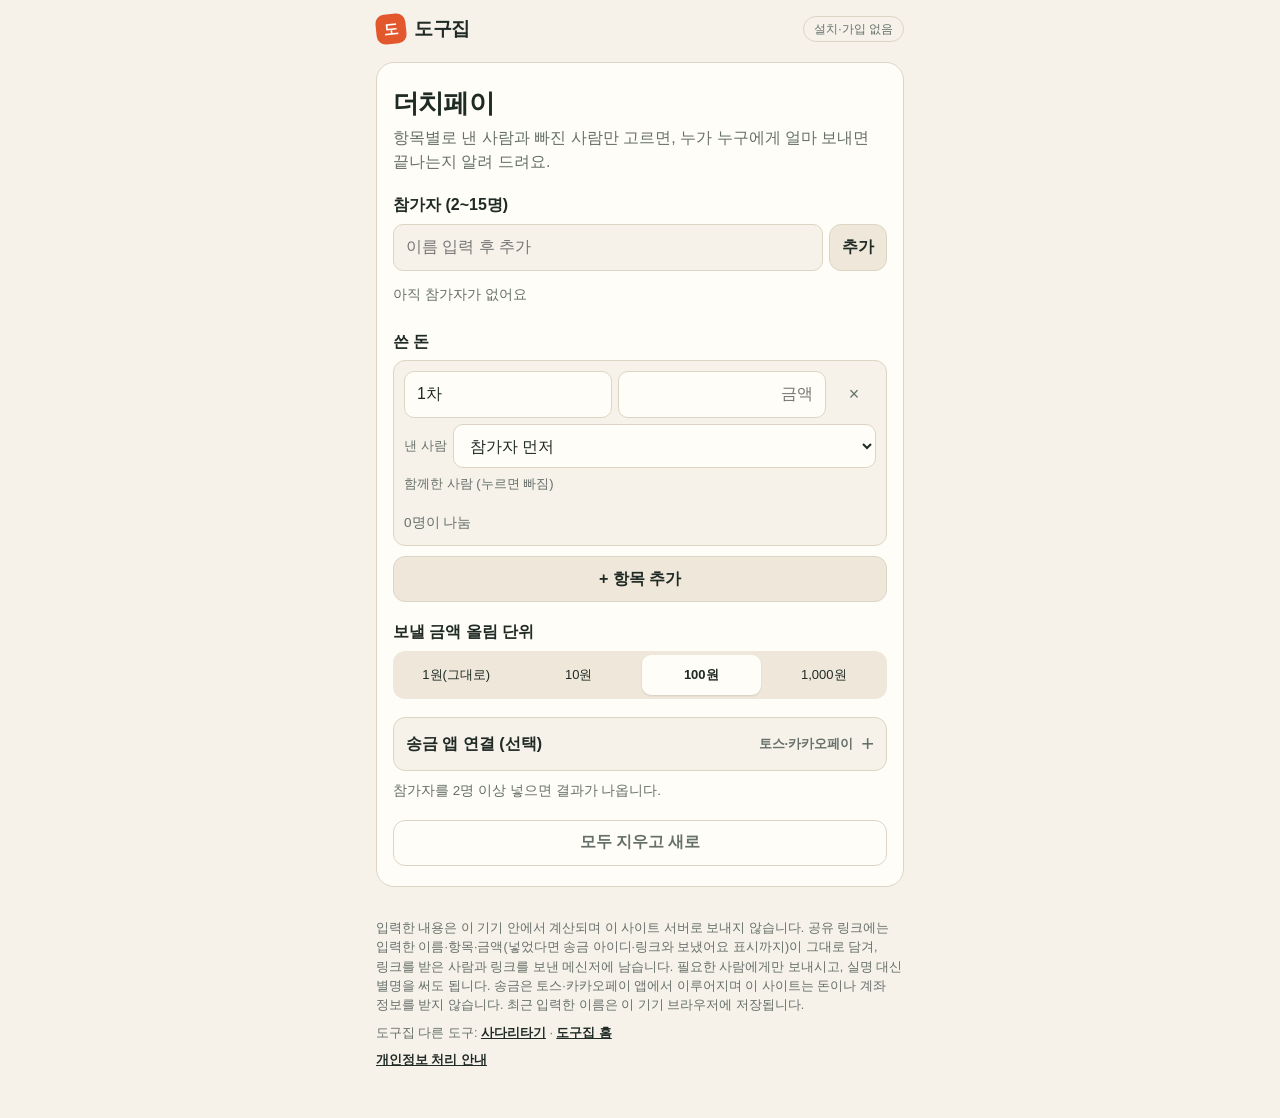
==== site/dutchtreat/index.html @ 97335ac8 "Initial public release" ====
<!doctype html>
<html lang="ko">
<head>
<meta charset="utf-8">
<meta name="viewport" content="width=device-width, initial-scale=1, viewport-fit=cover">
<meta name="referrer" content="no-referrer">
<meta http-equiv="Content-Security-Policy" content="default-src 'self'; script-src 'self'; style-src 'self'; img-src 'self' data:; connect-src 'none'; object-src 'none'; base-uri 'none'; form-action 'none'">
<title>더치페이 - 도구집</title>
<meta name="description" content="설치·가입 없이 1차·2차, 안 마신 사람까지 나눠 계산하는 더치페이 계산기. 결과 링크로 모두가 같은 화면">
<link rel="icon" href="icon.svg" type="image/svg+xml">
<link rel="stylesheet" href="css/style.css">
<link rel="stylesheet" href="css/dutch.css">
</head>
<body>
<header class="top">
  <a class="brand" href="#/"><span class="brand-mark" aria-hidden="true">도</span>도구집</a>
  <span class="tag">설치·가입 없음</span>
</header>
<main id="app" tabindex="-1"></main>
<footer class="foot">
  <p>입력한 내용은 이 기기 안에서 계산되며 이 사이트 서버로 보내지 않습니다. 공유 링크에는 입력한 이름·항목·금액(넣었다면 송금 아이디·링크와 보냈어요 표시까지)이 그대로 담겨, 링크를 받은 사람과 링크를 보낸 메신저에 남습니다. 필요한 사람에게만 보내시고, 실명 대신 별명을 써도 됩니다. 송금은 토스·카카오페이 앱에서 이루어지며 이 사이트는 돈이나 계좌 정보를 받지 않습니다. 최근 입력한 이름은 이 기기 브라우저에 저장됩니다.</p>
  <p>도구집 다른 도구: <a href="https://laddergame.dogujip.com/">사다리타기</a> · <a href="https://dogujip.com/">도구집 홈</a></p>
  <p><a href="privacy.html">개인정보 처리 안내</a></p>
</footer>
<div id="toast" role="status" aria-live="polite"></div>
<script src="js/core.js"></script>
<script src="js/ui.js"></script>
<script src="js/dutch.js"></script>
<script src="js/app.js"></script>
</body>
</html>
---- site/dutchtreat/css/style.css ----
:root {
  --bg: #f6f2e9;
  --card: #fffdf8;
  --ink: #1f2a25;
  --muted: #66706a;
  --line: #ddd5c4;
  --accent: #e2572b;
  --accent-ink: #ffffff;
  --green: #2f7d68;
  --soft: #efe8da;
  --danger: #c2372f;
  --rail: #3a463f;
  --radius: 14px;
  color-scheme: light;
}
@media (prefers-color-scheme: dark) {
  :root {
    --bg: #151a17; --card: #1e2521; --ink: #ecefe9; --muted: #a2aba5; --line: #333d37;
    --accent: #f06a3d; --green: #5cbf9f; --soft: #262e29; --danger: #ff7a70; --rail: #c8d0ca;
    color-scheme: dark;
  }
}
* { box-sizing: border-box; }
html { -webkit-text-size-adjust: 100%; }
body {
  margin: 0; background: var(--bg); color: var(--ink);
  font: 16px/1.55 -apple-system, BlinkMacSystemFont, "Apple SD Gothic Neo", "Malgun Gothic", "Noto Sans KR", sans-serif;
  word-break: keep-all; overflow-wrap: anywhere;
}
a { color: inherit; }
main { max-width: 560px; margin: 0 auto; padding: 0 16px 24px; outline: none; }

.top { max-width: 560px; margin: 0 auto; padding: 14px 16px; display: flex; align-items: center; justify-content: space-between; }
.brand { display: inline-flex; align-items: center; gap: 8px; font-weight: 800; font-size: 19px; text-decoration: none; letter-spacing: -0.02em; }
.brand-mark { display: inline-grid; place-items: center; width: 30px; height: 30px; border-radius: 9px; background: var(--accent); color: var(--accent-ink); font-size: 15px; transform: rotate(-6deg); }
.tag { font-size: 12px; color: var(--muted); border: 1px solid var(--line); border-radius: 999px; padding: 3px 10px; }
.foot { max-width: 560px; margin: 0 auto; padding: 8px 16px 40px; font-size: 12.5px; color: var(--muted); }

h1 { font-size: 26px; line-height: 1.25; margin: 6px 0 6px; letter-spacing: -0.03em; }
h2 { font-size: 19px; margin: 22px 0 8px; }
h3 { font-size: 16px; margin: 18px 0 6px; }
.lead { color: var(--muted); margin: 0 0 16px; }
.help { color: var(--muted); font-size: 13.5px; margin: 6px 0; }
.error { color: var(--danger); font-size: 14px; min-height: 1em; margin: 8px 0; }
.error:empty { margin: 0; }

/* 첫 화면 */
.hero { padding: 18px 0 10px; }
.hero h1 { font-size: 30px; }
.tools { display: grid; gap: 12px; }
.tool {
  display: flex; gap: 14px; align-items: center; text-decoration: none;
  background: var(--card); border: 1px solid var(--line); border-radius: 18px; padding: 18px 16px;
  box-shadow: 0 2px 0 var(--line); transition: transform .12s ease;
}
.tool:active { transform: translateY(2px); box-shadow: none; }
.tool-body { display: grid; gap: 2px; }
.tool-body b { font-size: 19px; }
.tool-body span { color: var(--muted); font-size: 14px; }
.tool-icon { flex: none; width: 54px; height: 54px; border-radius: 14px; position: relative; }
.ladder-icon {
  background:
    linear-gradient(var(--accent-ink), var(--accent-ink)) 14px 8px / 4px 38px no-repeat,
    linear-gradient(var(--accent-ink), var(--accent-ink)) 36px 8px / 4px 38px no-repeat,
    linear-gradient(var(--accent-ink), var(--accent-ink)) 14px 18px / 26px 4px no-repeat,
    linear-gradient(var(--accent-ink), var(--accent-ink)) 14px 33px / 26px 4px no-repeat,
    var(--accent);
}
.dutch-icon {
  background:
    radial-gradient(circle at 20px 27px, var(--accent-ink) 0 9px, transparent 10px),
    radial-gradient(circle at 34px 27px, rgba(255,255,255,.55) 0 9px, transparent 10px),
    var(--green);
}

/* 입력 공통 */
.panel { background: var(--card); border: 1px solid var(--line); border-radius: 18px; padding: 18px 16px 20px; margin-top: 4px; }
.field-label { display: block; font-weight: 700; margin: 18px 0 6px; }
.field-label .count { font-weight: 500; color: var(--muted); font-size: 14px; margin-left: 4px; }
input[type=text], input[type=number], textarea, select {
  width: 100%; font: inherit; color: var(--ink); background: var(--bg);
  border: 1px solid var(--line); border-radius: 10px; padding: 10px 12px; min-height: 44px;
}
textarea { resize: vertical; }
input:focus, textarea:focus, select:focus, button:focus-visible, a:focus-visible { outline: 3px solid color-mix(in srgb, var(--accent) 45%, transparent); outline-offset: 1px; }

.btn {
  display: inline-flex; align-items: center; justify-content: center; gap: 6px;
  min-height: 46px; padding: 0 16px; border-radius: 12px; border: 1px solid var(--line);
  background: var(--soft); color: var(--ink); font: inherit; font-weight: 700; cursor: pointer; text-decoration: none;
}
.btn.primary { background: var(--accent); border-color: var(--accent); color: var(--accent-ink); }
.btn.ghost { background: transparent; font-weight: 600; color: var(--muted); }
.btn.small { min-height: 44px; padding: 0 12px; flex: none; }
.btn.wide { width: 100%; margin-top: 14px; }
.btn:active { filter: brightness(.95); }
.row-btns { display: flex; flex-wrap: wrap; gap: 8px; margin-top: 14px; }
.row-btns .btn { flex: 1 1 auto; }
.row-btns.minor { margin-top: 18px; }

.chips { display: flex; flex-wrap: wrap; gap: 6px; align-items: center; margin: 8px 0; }
.chips-label { font-size: 12.5px; color: var(--muted); margin-right: 2px; }
.chip { font: inherit; font-size: 14px; border: 1px solid var(--line); background: var(--bg); color: var(--ink); border-radius: 999px; padding: 6px 12px; min-height: 36px; cursor: pointer; }
.chip.clear { font-size: 12.5px; min-height: 30px; padding: 3px 10px; color: var(--muted); background: transparent; border-style: dashed; }
.foot p { margin: 0 0 8px; }
.foot a { color: var(--ink); font-weight: 600; }
.doc h2 { font-size: 17px; margin: 20px 0 6px; }
.doc p, .doc li { font-size: 15px; }
.doc ul { padding-left: 20px; margin: 6px 0; }
.chip.person { display: inline-flex; align-items: center; gap: 2px; padding-right: 4px; background: var(--soft); cursor: default; font-weight: 600; }
.x { border: 0; background: transparent; color: var(--muted); font-size: 18px; width: 32px; height: 32px; border-radius: 50%; cursor: pointer; }
.x.big { flex: none; width: 44px; height: 44px; }
.chip.toggle { text-decoration: line-through; color: var(--muted); }
.chip.toggle.on { text-decoration: none; color: var(--ink); background: color-mix(in srgb, var(--green) 16%, var(--card)); border-color: var(--green); font-weight: 600; }

/* 사다리 만들기 */
.quick { display: flex; flex-wrap: wrap; gap: 6px; align-items: center; background: var(--soft); border-radius: 12px; padding: 8px; }
.quick input[type=text] { width: 76px; flex: 1 1 64px; }
.quick .num { width: 64px; flex: none; }
.quick span { font-size: 14px; }
.result-list { display: grid; grid-template-columns: repeat(2, 1fr); gap: 6px; margin-top: 8px; }

/* 사다리 보기 */
.play-head { display: flex; align-items: baseline; justify-content: space-between; gap: 8px; flex-wrap: wrap; }
.code { font-size: 13px; color: var(--muted); background: var(--soft); border-radius: 8px; padding: 4px 8px; }
.code b { font-family: ui-monospace, SFMono-Regular, Menlo, monospace; color: var(--ink); letter-spacing: .04em; }
.fixed-note { font-size: 14px; background: color-mix(in srgb, var(--green) 12%, var(--card)); border-left: 4px solid var(--green); padding: 8px 10px; border-radius: 6px; margin: 10px 0; }
.board { margin-top: 10px; user-select: none; -webkit-user-select: none; }
.ends { display: grid; gap: 2px; }
.end-name, .end-res {
  min-width: 0; overflow: hidden; text-overflow: ellipsis; white-space: nowrap; text-align: center;
  font: inherit; font-size: 13px; font-weight: 700; padding: 8px 1px; border-radius: 8px;
}
.board.dense .end-name, .board.dense .end-res { font-size: 11px; letter-spacing: -0.04em; white-space: normal; word-break: break-all; line-height: 1.2; padding: 6px 0; }
.end-name { border: 2px solid var(--c); background: var(--card); color: var(--ink); cursor: pointer; min-height: 40px; }
.end-name.done { background: var(--c); color: #fff; }
.end-res { border: 1px solid var(--line); background: var(--card); min-height: 40px; display: grid; place-items: center; }
.end-res.covered { background: repeating-linear-gradient(-45deg, var(--soft) 0 6px, var(--card) 6px 12px); color: var(--muted); }
.end-res:not(.covered) { border: 2px solid var(--c); color: var(--ink); animation: pop .35s ease; }
@keyframes pop { from { transform: scale(.8); } to { transform: scale(1); } }
svg.ladder { display: block; width: 100%; margin: 4px 0; }
svg.ladder .rail { stroke: var(--rail); stroke-width: 2.5; stroke-linecap: round; }
svg.ladder .rung { stroke: var(--rail); stroke-width: 2.5; stroke-linecap: round; }
svg.ladder .trail { fill: none; stroke-width: 5; stroke-linecap: round; stroke-linejoin: round; opacity: .9; }
.summary { list-style: none; padding: 0; margin: 12px 0 0; display: grid; gap: 4px; }
.summary li { border-left: 4px solid var(--c); padding: 4px 10px; background: var(--soft); border-radius: 6px; }
.summary .res { font-weight: 700; }
.share-box { margin-top: 20px; border-top: 1px dashed var(--line); padding-top: 12px; }
.share-title { font-weight: 800; margin: 0; }

/* 더치페이 */
.add-row { display: flex; gap: 6px; }
.items { display: grid; gap: 10px; }
.item { border: 1px solid var(--line); border-radius: 12px; padding: 10px; background: var(--bg); }
.item input, .item select { background: var(--card); }
.item-row { display: flex; gap: 6px; align-items: center; margin-bottom: 6px; }
.item-row input[type=text] { flex: 1 1 0; min-width: 0; }
.item-row .amount { flex: 1.2 1 0; text-align: right; font-variant-numeric: tabular-nums; }
.mini { font-size: 13px; color: var(--muted); flex: none; }
.items .btn.wide { margin-top: 0; }
.seg { display: grid; grid-template-columns: repeat(4, 1fr); gap: 4px; background: var(--soft); border-radius: 12px; padding: 4px; }
.seg-btn { font: inherit; font-size: 13px; border: 0; border-radius: 9px; min-height: 40px; background: transparent; color: var(--ink); cursor: pointer; padding: 0 2px; }
.seg-btn.on { background: var(--card); font-weight: 800; box-shadow: 0 1px 2px rgba(0,0,0,.12); }
.result { margin-top: 10px; }
.table-wrap { overflow-x: auto; }
table { width: 100%; border-collapse: collapse; font-size: 14px; font-variant-numeric: tabular-nums; }
th, td { padding: 8px 4px; border-bottom: 1px solid var(--line); text-align: right; white-space: nowrap; }
th:first-child, td:first-child { text-align: left; }
thead th { font-size: 12.5px; color: var(--muted); font-weight: 600; }
tbody th { font-weight: 700; max-width: 7em; overflow: hidden; text-overflow: ellipsis; }
.bal { font-weight: 700; font-size: 13px; }
.bal.plus { color: var(--green); }
.bal.minus { color: var(--accent); }
.bal.zero { color: var(--muted); font-weight: 500; }
.transfers { list-style: none; padding: 0; margin: 0; display: grid; gap: 6px; }
.transfers li { display: flex; align-items: center; flex-wrap: wrap; gap: 2px; background: var(--soft); border-radius: 10px; padding: 10px 12px; }
.transfers .arrow { color: var(--muted); }
.transfers .amt { margin-left: auto; font-weight: 800; font-size: 17px; font-variant-numeric: tabular-nums; }
.note { font-size: 13.5px; color: var(--muted); background: var(--bg); border-radius: 8px; padding: 8px 10px; }

#toast {
  position: fixed; left: 50%; bottom: calc(20px + env(safe-area-inset-bottom)); transform: translate(-50%, 20px);
  background: var(--ink); color: var(--bg); padding: 10px 16px; border-radius: 999px; font-size: 14px;
  opacity: 0; pointer-events: none; transition: opacity .2s, transform .2s; max-width: calc(100% - 32px); text-align: center;
}
#toast.show { opacity: 1; transform: translate(-50%, 0); }
@media (prefers-reduced-motion: reduce) { * { animation: none !important; transition: none !important; } }
---- site/dutchtreat/css/dutch.css ----
/* 더치페이 송금 앱 연결 (2026-11-20). style.css 다음에 불러옴 */
.pay-section { margin-top: 18px; border: 1px solid var(--line); border-radius: 12px; padding: 0 12px; background: var(--bg); }
.pay-section > summary { min-height: 52px; display: flex; align-items: center; justify-content: space-between; gap: 8px; font-weight: 700; cursor: pointer; list-style: none; }
.pay-section > summary::-webkit-details-marker { display: none; }
.pay-section > summary::after { content: "+"; font-size: 22px; font-weight: 400; color: var(--muted); }
.pay-section[open] > summary::after { content: "−"; }
.pay-section > summary .mini { margin-left: auto; }
.pay-section[open] { padding-bottom: 12px; }
.pay-help { margin: 6px 0 10px; font-size: 14px; }
.pay-help summary { min-height: 44px; display: inline-flex; align-items: center; color: var(--accent); font-weight: 700; cursor: pointer; }
.pay-help ul { margin: 0; padding-left: 18px; color: var(--muted); }
.pay-help li { margin: 4px 0; }
.pay-list { display: grid; gap: 8px; }
.pay-person { border: 1px solid var(--line); border-radius: 10px; padding: 10px; background: var(--card); display: grid; gap: 6px; }
.pay-name { display: flex; align-items: center; gap: 6px; }
.pay-badge { display: none; font-size: 12px; font-weight: 700; color: var(--green); border: 1px solid var(--green); border-radius: 999px; padding: 1px 8px; }
.pay-person.gets .pay-badge { display: inline-block; }
.pay-field { display: grid; gap: 2px; }
.pay-field input[aria-invalid="true"] { border-color: var(--danger); }
.pay-err { color: var(--danger); font-size: 13px; margin: 0; }
.pay-err:empty { display: none; }
.transfers li { flex-direction: column; align-items: stretch; gap: 8px; }
.transfers .tr-line { display: flex; align-items: center; flex-wrap: wrap; gap: 2px; }
.pay-acts { display: flex; flex-wrap: wrap; gap: 6px; }
.pay-btn { flex: 1 1 auto; min-height: 44px; padding: 0 12px; font-size: 14.5px; }
.pay-dest { margin: -2px 0 0; font-size: 12.5px; color: var(--muted); overflow-wrap: anywhere; }
.sent-check { display: inline-flex; align-items: center; gap: 8px; min-height: 44px; font-size: 14.5px; font-weight: 600; cursor: pointer; }
.sent-check input { width: 22px; height: 22px; accent-color: var(--green); }
.transfers li.sent { background: color-mix(in srgb, var(--green) 14%, var(--card)); }
.transfers li.sent .sent-check { color: var(--green); }
.transfers li.sent .amt { text-decoration: line-through; text-decoration-thickness: 2px; }
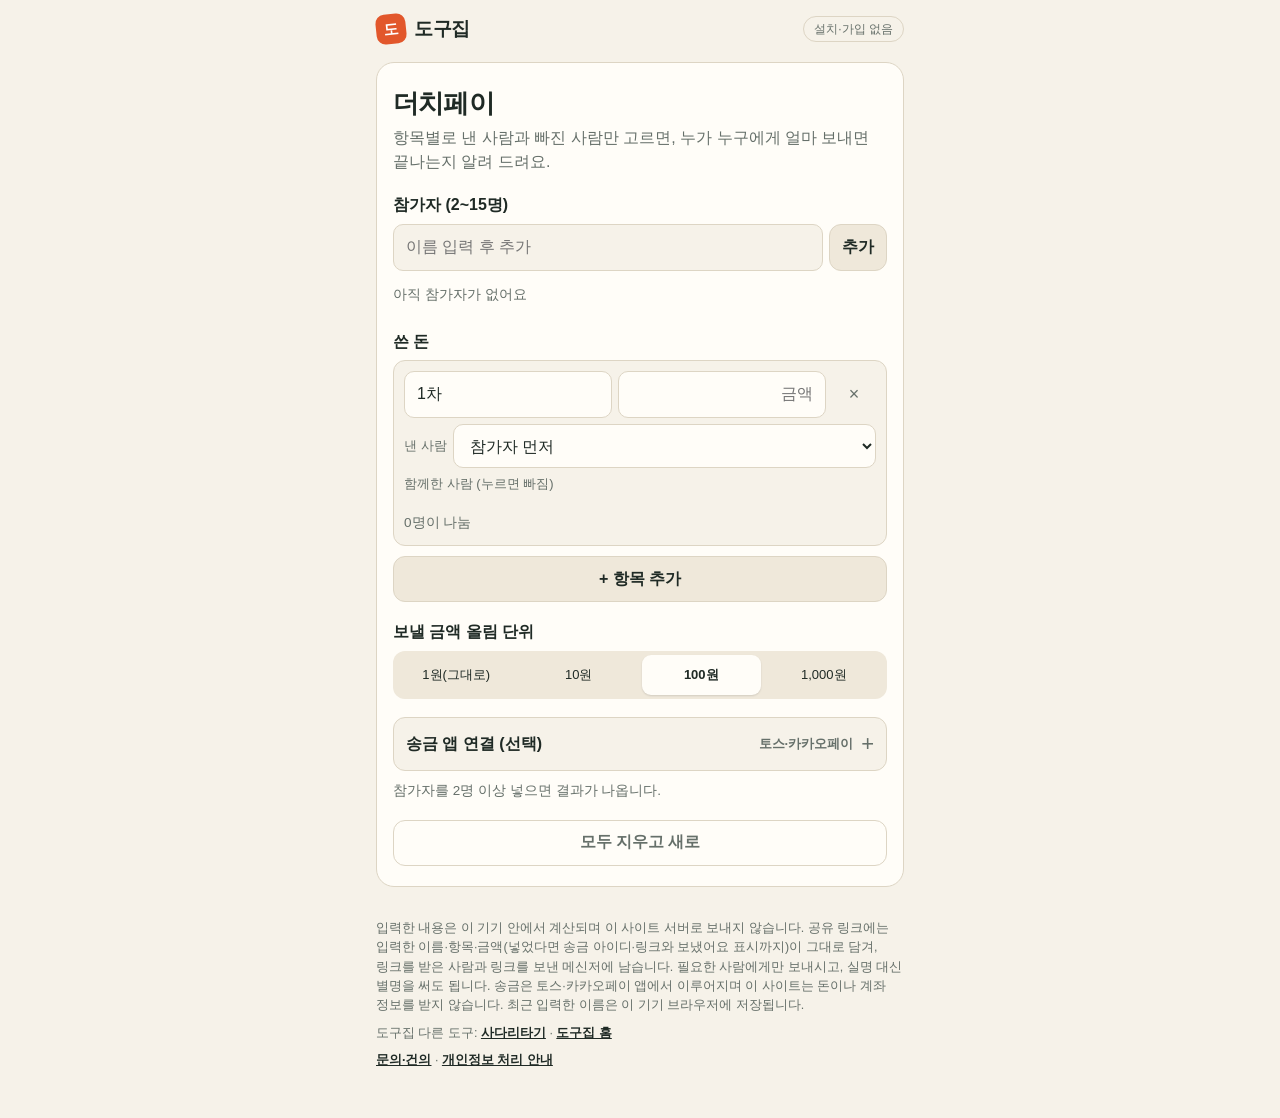
==== commit 1be30e79: "Add feedback link, update UI and cache version" ====
--- a/site/dutchtreat/index.html
+++ b/site/dutchtreat/index.html
@@ -20,7 +20,7 @@
 <footer class="foot">
   <p>입력한 내용은 이 기기 안에서 계산되며 이 사이트 서버로 보내지 않습니다. 공유 링크에는 입력한 이름·항목·금액(넣었다면 송금 아이디·링크와 보냈어요 표시까지)이 그대로 담겨, 링크를 받은 사람과 링크를 보낸 메신저에 남습니다. 필요한 사람에게만 보내시고, 실명 대신 별명을 써도 됩니다. 송금은 토스·카카오페이 앱에서 이루어지며 이 사이트는 돈이나 계좌 정보를 받지 않습니다. 최근 입력한 이름은 이 기기 브라우저에 저장됩니다.</p>
   <p>도구집 다른 도구: <a href="https://laddergame.dogujip.com/">사다리타기</a> · <a href="https://dogujip.com/">도구집 홈</a></p>
-  <p><a href="privacy.html">개인정보 처리 안내</a></p>
+  <p><a href="mailto:sprycoke1@gmail.com?subject=%5B%EB%8D%94%EC%B9%98%ED%8E%98%EC%9D%B4%5D%20%EB%AC%B8%EC%9D%98%C2%B7%EA%B1%B4%EC%9D%98">문의·건의</a> · <a href="privacy.html">개인정보 처리 안내</a></p>
 </footer>
 <div id="toast" role="status" aria-live="polite"></div>
 <script src="js/core.js"></script>
--- a/site/dutchtreat/css/dutch.css
+++ b/site/dutchtreat/css/dutch.css
@@ -29,3 +29,5 @@
 .transfers li.sent { background: color-mix(in srgb, var(--green) 14%, var(--card)); }
 .transfers li.sent .sent-check { color: var(--green); }
 .transfers li.sent .amt { text-decoration: line-through; text-decoration-thickness: 2px; }
+.pay-hint { margin: 10px 0 4px; padding: 10px 12px; border: 1px dashed var(--accent); border-radius: 12px; display: flex; align-items: center; justify-content: space-between; gap: 10px; flex-wrap: wrap; }
+.pay-hint p { margin: 0; font-size: 14px; flex: 1 1 200px; }
